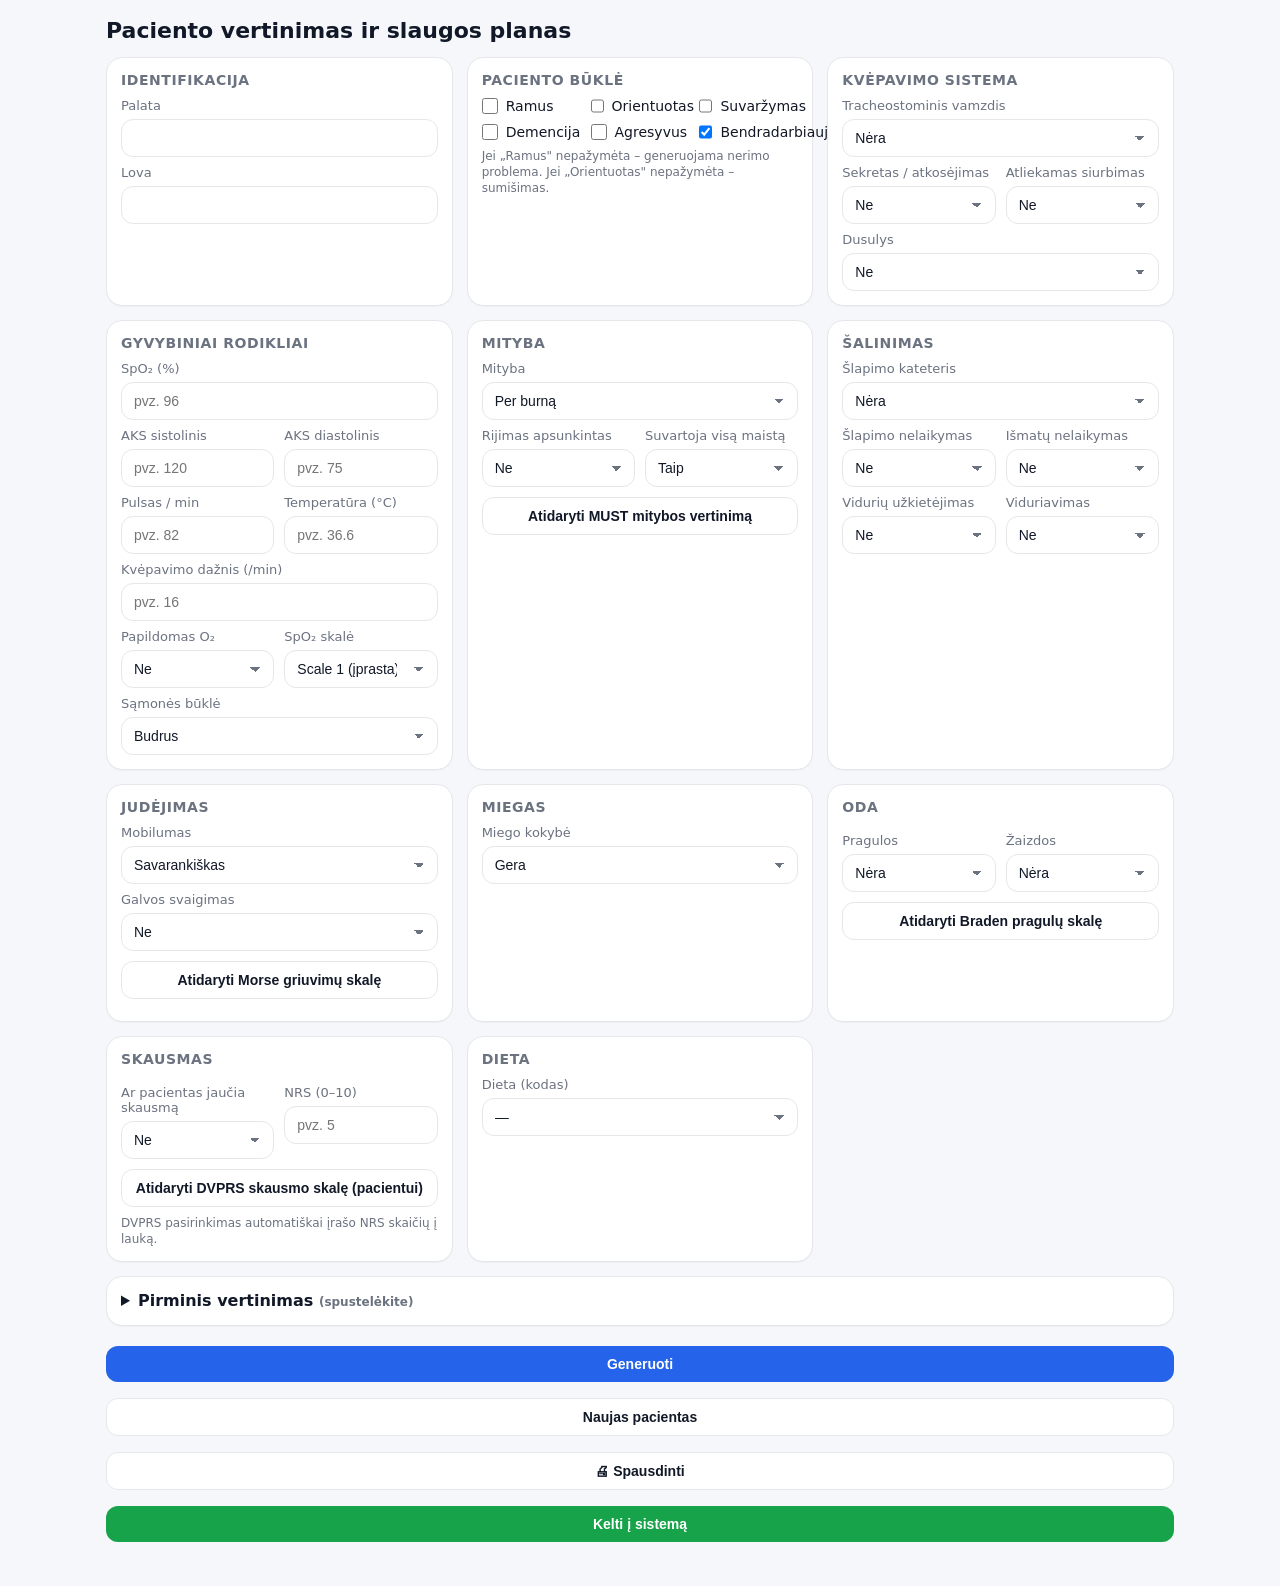
==== index.html @ e8e46b1e "Use no-cors for Apps Script submissions" ====
<!DOCTYPE html>
<html lang="lt">
<head>
  <meta charset="UTF-8">
  <meta name="viewport" content="width=device-width, initial-scale=1.0">
  <title>Paciento vertinimas ir slaugos planas</title>
  <link rel="stylesheet" href="css/style.css">
</head>
<body>

<h1>Paciento vertinimas ir slaugos planas</h1>

<form id="nursingForm" novalidate>
  <div class="grid">

    <!-- IDENTIFIKACIJA -->
    <div class="section">
      <h2>Identifikacija</h2>
      <label for="palata">Palata
        <input id="palata" name="palata" autocomplete="off">
      </label>
      <label for="lova">Lova
        <input id="lova" name="lova" autocomplete="off">
      </label>
    </div>

    <!-- PACIENTO BŪKLĖ -->
    <div class="section">
      <h2>Paciento būklė</h2>
      <div class="checks">
        <label><input type="checkbox" id="ramus"> Ramus</label>
        <label><input type="checkbox" id="orientuotas"> Orientuotas</label>
        <label><input type="checkbox" id="suvarzymas"> Suvaržymas</label>
        <label><input type="checkbox" id="demencija"> Demencija</label>
        <label><input type="checkbox" id="agresyvus"> Agresyvus</label>
        <label><input type="checkbox" id="bendradarbiauja" checked> Bendradarbiauja</label>
      </div>
      <div class="hint">Jei „Ramus" nepažymėta – generuojama nerimo problema. Jei „Orientuotas" nepažymėta – sumišimas.</div>
    </div>

    <!-- KVĖPAVIMO SISTEMA -->
    <div class="section">
      <h2>Kvėpavimo sistema</h2>
      <label for="trach">Tracheostominis vamzdis
        <select id="trach" name="trach">
          <option value="ne">Nėra</option>
          <option value="taip">Yra</option>
        </select>
      </label>
      <div class="row">
        <label for="sekretas_trach">Sekretas / atkosėjimas
          <select id="sekretas_trach" name="sekretas_trach">
            <option value="ne">Ne</option>
            <option value="taip">Taip</option>
          </select>
        </label>
        <label for="siurbimas">Atliekamas siurbimas
          <select id="siurbimas" name="siurbimas">
            <option value="ne">Ne</option>
            <option value="taip">Taip</option>
          </select>
        </label>
      </div>
      <label for="dusulys">Dusulys
        <select id="dusulys" name="dusulys">
          <option value="ne">Ne</option>
          <option value="taip">Taip</option>
        </select>
      </label>
    </div>

    <!-- GYVYBINIAI RODIKLIAI -->
    <div class="section">
      <h2>Gyvybiniai rodikliai</h2>
      <label for="saturacija">SpO₂ (%)
        <input id="saturacija" name="saturacija" inputmode="decimal" placeholder="pvz. 96">
      </label>
      <div class="row">
        <label for="sistolinis">AKS sistolinis
          <input id="sistolinis" name="sistolinis" inputmode="decimal" placeholder="pvz. 120">
        </label>
        <label for="diastolinis">AKS diastolinis
          <input id="diastolinis" name="diastolinis" inputmode="decimal" placeholder="pvz. 75">
        </label>
      </div>
      <div class="row">
        <label for="pulsas">Pulsas / min
          <input id="pulsas" name="pulsas" inputmode="decimal" placeholder="pvz. 82">
        </label>
        <label for="temperatura">Temperatūra (°C)
          <input id="temperatura" name="temperatura" inputmode="decimal" placeholder="pvz. 36.6">
        </label>
      </div>
      <label for="rr">Kvėpavimo dažnis (/min)
        <input id="rr" name="rr" inputmode="decimal" placeholder="pvz. 16">
      </label>
      <div class="row">
        <label for="o2">Papildomas O₂
          <select id="o2" name="o2">
            <option value="ne">Ne</option>
            <option value="taip">Taip</option>
          </select>
        </label>
        <label for="spo2Scale">SpO₂ skalė
          <select id="spo2Scale" name="spo2Scale">
            <option value="1">Scale 1 (įprasta)</option>
            <option value="2">Scale 2 (hiperkapnijos rizika)</option>
          </select>
        </label>
      </div>
      <label for="avpu">Sąmonės būklė
        <select id="avpu" name="avpu">
          <option value="A">Budrus</option>
          <option value="V">Reaguoja į balsą</option>
          <option value="P">Reaguoja į skausmą</option>
          <option value="U">Nereaguoja</option>
          <option value="C">Naujai atsiradęs sumišimas</option>
        </select>
      </label>
    </div>

    <!-- MITYBA -->
    <div class="section">
      <h2>Mityba</h2>
      <label for="mityba">Mityba
        <select id="mityba" name="mityba">
          <option value="burna">Per burną</option>
          <option value="peg">Per PEG</option>
          <option value="zondas">Per zondą (NG)</option>
        </select>
      </label>
      <div class="row">
        <label for="rijimas">Rijimas apsunkintas
          <select id="rijimas" name="rijimas">
            <option value="ne">Ne</option>
            <option value="taip">Taip</option>
          </select>
        </label>
        <label for="suvalgo">Suvartoja visą maistą
          <select id="suvalgo" name="suvalgo">
            <option value="taip">Taip</option>
            <option value="ne">Ne</option>
          </select>
        </label>
      </div>
      <!-- MUST vertinimas -->
      <button type="button" class="secondary" id="openMustBtn" style="margin-top:10px">
        Atidaryti MUST mitybos vertinimą
      </button>
      <div class="hint" id="mustResult"></div>
    </div>

    <!-- ŠALINIMAS -->
    <div class="section">
      <h2>Šalinimas</h2>
      <label for="kateteris">Šlapimo kateteris
        <select id="kateteris" name="kateteris">
          <option value="nera">Nėra</option>
          <option value="yra">Yra</option>
        </select>
      </label>
      <div class="row">
        <label for="slapimo_nelaikymas">Šlapimo nelaikymas
          <select id="slapimo_nelaikymas" name="slapimo_nelaikymas">
            <option value="ne">Ne</option>
            <option value="taip">Taip</option>
          </select>
        </label>
        <label for="ismatu_nelaikymas">Išmatų nelaikymas
          <select id="ismatu_nelaikymas" name="ismatu_nelaikymas">
            <option value="ne">Ne</option>
            <option value="taip">Taip</option>
          </select>
        </label>
      </div>
      <div class="row">
        <label for="viduriai">Vidurių užkietėjimas
          <select id="viduriai" name="viduriai">
            <option value="ne">Ne</option>
            <option value="taip">Taip</option>
          </select>
        </label>
        <label for="viduriavimas">Viduriavimas
          <select id="viduriavimas" name="viduriavimas">
            <option value="ne">Ne</option>
            <option value="taip">Taip</option>
          </select>
        </label>
      </div>
    </div>

    <!-- JUDĖJIMAS -->
    <div class="section">
      <h2>Judėjimas</h2>
      <label for="mobilumas">Mobilumas
        <select id="mobilumas" name="mobilumas">
          <option value="sav">Savarankiškas</option>
          <option value="pagalba">Su pagalba</option>
          <option value="lova">Lovos režimas</option>
        </select>
      </label>
      <label for="galvos_svaigimas">Galvos svaigimas
        <select id="galvos_svaigimas" name="galvos_svaigimas">
          <option value="ne">Ne</option>
          <option value="taip">Taip</option>
        </select>
      </label>
      <!-- Morse vertinimas -->
      <button type="button" class="secondary" id="openMorseBtn" style="margin-top:10px">
        Atidaryti Morse griuvimų skalę
      </button>
      <div class="hint" id="morseResult"></div>
    </div>

    <!-- MIEGAS -->
    <div class="section">
      <h2>Miegas</h2>
      <label for="miegas">Miego kokybė
        <select id="miegas" name="miegas">
          <option value="gera">Gera</option>
          <option value="sutrikusi">Sutrikusi</option>
        </select>
      </label>
    </div>

    <!-- ODA -->
    <div class="section">
      <h2>Oda</h2>
      <div class="row">
        <label for="pragulos">Pragulos
          <select id="pragulos" name="pragulos">
            <option value="nera">Nėra</option>
            <option value="yra">Yra</option>
          </select>
        </label>
        <label for="zaizdos">Žaizdos
          <select id="zaizdos" name="zaizdos">
            <option value="nera">Nėra</option>
            <option value="yra">Yra</option>
          </select>
        </label>
      </div>
      <div id="zaizdos_aprasymas" style="display:none;">
        <label for="zaizdos_text">Žaizdos aprašymas
          <textarea id="zaizdos_text" name="zaizdos_text"
            placeholder="Lokalizacija, dydis, sekrecija, paraudimas, skausmingumas."></textarea>
        </label>
      </div>
      <!-- Braden vertinimas -->
      <button type="button" class="secondary" id="openBradenBtn" style="margin-top:10px">
        Atidaryti Braden pragulų skalę
      </button>
      <div class="hint" id="bradenResult"></div>
    </div>

    <!-- SKAUSMAS -->
    <div class="section" id="skausmas_section">
      <h2>Skausmas</h2>
      <div class="row">
        <label for="skausmas">Ar pacientas jaučia skausmą
          <select id="skausmas" name="skausmas">
            <option value="ne">Ne</option>
            <option value="taip">Taip</option>
          </select>
        </label>
        <label for="skausmoLygis">NRS (0–10)
          <input id="skausmoLygis" name="skausmoLygis" inputmode="numeric" placeholder="pvz. 5">
        </label>
      </div>
      <button type="button" class="secondary" id="openDvprsBtn" style="margin-top:10px">
        Atidaryti DVPRS skausmo skalę (pacientui)
      </button>
      <div class="hint">DVPRS pasirinkimas automatiškai įrašo NRS skaičių į lauką.</div>
    </div>

    <!-- DIETA -->
    <div class="section">
      <h2>Dieta</h2>
      <label for="dieta_kodas">Dieta (kodas)
        <select id="dieta_kodas" name="dieta_kodas">
          <option value="—">—</option>
          <option value="P1">P1</option>
          <option value="P4">P4</option>
          <option value="PTM">PTM</option>
          <option value="TM">TM</option>
          <option value="SM">SM</option>
          <option value="CD">CD</option>
          <option value="PTM-CD">PTM-CD</option>
          <option value="Na">Na</option>
          <option value="Sk(padid.)">Sk(padid.)</option>
          <option value="Sk(maž.)">Sk(maž.)</option>
          <option value="B">B</option>
          <option value="Lac">Lac</option>
          <option value="NPB">NPB</option>
          <option value="KITA">Kita (įrašyti)</option>
        </select>
      </label>
      <div id="dieta_kita_wrap" style="display:none;">
        <label for="dieta_kita">Įrašykite dietą
          <input id="dieta_kita" name="dieta_kita"
            placeholder="pvz. tyrės konsistencija, be laktozės ir t. t.">
        </label>
      </div>
    </div>


    <!-- PIRMINIS VERTINIMAS -->
    <div class="section" style="grid-column: 1 / -1">
      <details class="pv" id="pv_section">
        <summary>Pirminis vertinimas <span class="hint">(spustelėkite)</span></summary>
        <div class="pv-content">
          <div class="checks" style="margin-top:6px">
            <label><input type="checkbox" id="pv_cv"> Širdies–kraujotakos</label>
            <label><input type="checkbox" id="pv_resp"> Kvėpavimo</label>
            <label><input type="checkbox" id="pv_endo_cd"> Endokrininės (CD)</label>
            <label><input type="checkbox" id="pv_renal_hep"> Inkstų/kepenų</label>
          </div>
          <label style="margin-top:10px">Infekcinės ligos (įrašykite)
            <input id="pv_infection" placeholder="pvz. MRSA, C. difficile, TB, COVID.">
          </label>
          <label style="margin-top:10px">Alergijos
            <textarea id="pv_allergy" rows="2"
              placeholder="pvz. penicilinai, lateksas, maistas."></textarea>
          </label>
          <div class="hint" style="margin-top:6px">
            Pažymėtos sritys automatiškai pridės atitinkamas intervencijas prie bendro slaugos plano.
          </div>
        </div>
      </details>
    </div>

  </div><!-- .grid -->

  <div class="actions">
    <button type="button" id="genBtn" onclick="generateResults()">Generuoti</button>
    <button type="button" id="resetBtn" class="secondary">Naujas pacientas</button>
    <button type="button" class="secondary" onclick="spausdinti()">🖨 Spausdinti</button>
    <button type="button" class="good" onclick="keltiISistema()">Kelti į sistemą</button>
  </div>
</form>

<div id="results" class="results" aria-live="polite"></div>
<div id="statusOk"  class="status ok">✅ Užklausa išsiųsta į Google Sheets.</div>
<div id="statusErr" class="status err">❌ Klaida siunčiant į Google Sheets. Patikrinkite WebApp adresą ir leidimus.</div>

<!-- ══════════════════════════════════════════════════════════════
     DVPRS MODAL
═══════════════════════════════════════════════════════════════ -->
<div id="dvprsModal" class="modal" aria-hidden="true">
  <div class="modal__backdrop" id="dvprsCloseBackdrop"></div>
  <div class="modal__sheet" role="dialog" aria-modal="true" aria-labelledby="dvprsTitle">
    <div class="modal__header">
      <div>
        <div id="dvprsTitle" class="modal__title">DVPRS skausmo skalė (0–10)</div>
        <div class="modal__subtitle">Pacientas pasirenka skaičių. Pasirinkimas automatiškai įrašomas į NRS lauką.</div>
      </div>
      <button type="button" class="modal__close" id="dvprsCloseBtn" aria-label="Uždaryti">✕</button>
    </div>
    <div class="dvprsLegend">Spalvos ir veidukai padeda greičiau susiorientuoti. Vertinimą patvirtina paciento pasirinktas skaičius (0–10).</div>
    <div id="dvprsGrid" class="dvprsGrid"></div>
    <div class="modal__footer">
      <button type="button" class="secondary" id="dvprsCancelBtn">Uždaryti</button>
    </div>
  </div>
</div>

<!-- ══════════════════════════════════════════════════════════════
     BRADEN MODAL
═══════════════════════════════════════════════════════════════ -->
<div id="bradenModal" class="modal" aria-hidden="true">
  <div class="modal__backdrop" onclick="closeBraden()"></div>
  <div class="modal__sheet" role="dialog" aria-modal="true" aria-labelledby="bradenTitle">
    <div class="modal__header">
      <div>
        <div id="bradenTitle" class="modal__title">Braden pragulų rizikos skalė</div>
        <div class="modal__subtitle">Vertinama 6 kategorijose. Mažesnis balas = didesnė rizika. Bendra suma: 6–23.</div>
      </div>
      <button type="button" class="modal__close" onclick="closeBraden()" aria-label="Uždaryti">✕</button>
    </div>
    <div style="padding:14px">
      <div class="scaleGrid" id="bradenGrid"></div>
    </div>
    <div class="modal__footer">
      <div id="bradenTotal" style="font-weight:900;font-size:16px;margin-right:auto;align-self:center"></div>
      <button type="button" class="secondary" onclick="closeBraden()">Atšaukti</button>
      <button type="button" class="good" onclick="confirmBraden()">Patvirtinti</button>
    </div>
  </div>
</div>

<!-- ══════════════════════════════════════════════════════════════
     MUST MODAL
═══════════════════════════════════════════════════════════════ -->
<div id="mustModal" class="modal" aria-hidden="true">
  <div class="modal__backdrop" onclick="closeMust()"></div>
  <div class="modal__sheet" role="dialog" aria-modal="true" aria-labelledby="mustTitle">
    <div class="modal__header">
      <div>
        <div id="mustTitle" class="modal__title">MUST mitybos rizikos vertinimas</div>
        <div class="modal__subtitle">3 žingsniai. Suma: 0 = maža, 1 = vidutinė, ≥2 = didelė rizika.</div>
      </div>
      <button type="button" class="modal__close" onclick="closeMust()" aria-label="Uždaryti">✕</button>
    </div>
    <div style="padding:14px">
      <div class="scaleGrid" id="mustGrid"></div>
    </div>
    <div class="modal__footer">
      <div id="mustTotal" style="font-weight:900;font-size:16px;margin-right:auto;align-self:center"></div>
      <button type="button" class="secondary" onclick="closeMust()">Atšaukti</button>
      <button type="button" class="good" onclick="confirmMust()">Patvirtinti</button>
    </div>
  </div>
</div>

<!-- ══════════════════════════════════════════════════════════════
     MORSE MODAL
═══════════════════════════════════════════════════════════════ -->
<div id="morseModal" class="modal" aria-hidden="true">
  <div class="modal__backdrop" onclick="closeMorse()"></div>
  <div class="modal__sheet" role="dialog" aria-modal="true" aria-labelledby="morseTitle">
    <div class="modal__header">
      <div>
        <div id="morseTitle" class="modal__title">Morse griuvimų rizikos skalė</div>
        <div class="modal__subtitle">6 kategorijos. 0–24 = maža, 25–44 = vidutinė, ≥45 = didelė rizika.</div>
      </div>
      <button type="button" class="modal__close" onclick="closeMorse()" aria-label="Uždaryti">✕</button>
    </div>
    <div style="padding:14px">
      <div class="scaleGrid" id="morseGrid"></div>
    </div>
    <div class="modal__footer">
      <div id="morseTotal" style="font-weight:900;font-size:16px;margin-right:auto;align-self:center"></div>
      <button type="button" class="secondary" onclick="closeMorse()">Atšaukti</button>
      <button type="button" class="good" onclick="confirmMorse()">Patvirtinti</button>
    </div>
  </div>
</div>

<!-- JS: tvarka svarbi – priklausomybės iš viršaus į apačią -->
<script src="data/careLibrary.js"></script>
<script src="js/calculators.js"></script>
<script src="js/library.js"></script>
<script src="js/rules.js"></script>
<script src="js/popups.js"></script>
<script src="js/generator.js"></script>
<script src="js/forms.js"></script>
<script src="js/print.js"></script>
<script src="js/app.js"></script>

</body>
</html>
---- css/style.css ----
:root {
  --bg: #f6f7fb;
  --card: #fff;
  --text: #111827;
  --muted: #6b7280;
  --line: #e5e7eb;
  --accent: #2563eb;
  --ok: #16a34a;
  --warn: #f59e0b;
  --bad: #dc2626;
}

* { box-sizing: border-box; }

body {
  margin: 0;
  font-family: system-ui, -apple-system, Segoe UI, Roboto, Arial, sans-serif;
  background: var(--bg);
  color: var(--text);
}

h1 {
  margin: 18px auto 0;
  max-width: 1100px;
  padding: 0 16px;
  font-size: 22px;
}

/* ── GRID ── */
.grid {
  display: grid;
  gap: 14px;
  grid-template-columns: repeat(3, minmax(0, 1fr));
  max-width: 1100px;
  margin: 14px auto;
  padding: 0 16px;
}
@media (max-width: 980px) { .grid { grid-template-columns: repeat(2, minmax(0, 1fr)); } }
@media (max-width: 680px) { .grid { grid-template-columns: 1fr; } }

/* ── SECTION CARD ── */
.section {
  background: var(--card);
  border: 1px solid var(--line);
  border-radius: 16px;
  padding: 14px;
  box-shadow: 0 1px 0 rgba(0,0,0,.03);
}

h2 {
  font-size: 14px;
  margin: 0 0 10px 0;
  text-transform: uppercase;
  letter-spacing: .04em;
  color: var(--muted);
}

label {
  display: block;
  font-size: 13px;
  color: var(--muted);
  margin: 8px 0 0;
}

input, select, textarea, button {
  width: 100%;
  margin-top: 6px;
  padding: 10px 12px;
  border: 1px solid var(--line);
  border-radius: 12px;
  font-size: 14px;
  background: #fff;
  color: var(--text);
  outline: none;
}

textarea { resize: vertical; }

.row {
  display: grid;
  gap: 10px;
  grid-template-columns: repeat(2, minmax(0, 1fr));
}
@media (max-width: 680px) { .row { grid-template-columns: 1fr; } }

/* ── SELECT ── */
select {
  -webkit-appearance: none;
  appearance: none;
  background-image:
    linear-gradient(45deg, transparent 50%, #6b7280 50%),
    linear-gradient(135deg, #6b7280 50%, transparent 50%),
    linear-gradient(to right, transparent, transparent);
  background-position:
    calc(100% - 18px) calc(1em + 2px),
    calc(100% - 13px) calc(1em + 2px),
    100% 0;
  background-size: 5px 5px, 5px 5px, 2.5em 2.5em;
  background-repeat: no-repeat;
  padding-right: 40px;
}

/* ── CHECKBOXES ── */
.checks {
  display: grid;
  grid-template-columns: repeat(3, minmax(0, 1fr));
  gap: 10px;
  margin-top: 8px;
}
.checks label {
  display: flex;
  align-items: center;
  gap: 8px;
  margin: 0;
  color: var(--text);
  font-size: 14px;
}
.checks input { width: auto; margin: 0; }

input[type=checkbox] {
  width: 16px;
  height: 16px;
  margin: 0;
  padding: 0;
  background: #fff;
  border: 1px solid var(--line);
  border-radius: 4px;
}

.checkline {
  display: flex;
  align-items: center;
  gap: 8px;
  margin-top: 10px;
  color: var(--text);
  font-size: 14px;
}
.checkline input { flex: 0 0 auto; }

/* ── HINT ── */
.hint {
  margin-top: 8px;
  color: var(--muted);
  font-size: 12px;
  line-height: 1.35;
}

/* ── ACTIONS ── */
.actions {
  max-width: 1100px;
  margin: 0 auto;
  padding: 0 16px 20px;
  display: grid;
  gap: 10px;
}
.actions button { width: 100%; }

button { cursor: pointer; border: none; }
#genBtn { background: var(--accent); color: #fff; font-weight: 800; }
button.secondary { background: #fff; border: 1px solid var(--line); font-weight: 700; }
button.good { background: var(--ok); color: #fff; font-weight: 800; }

/* ── RESULTS ── */
.results { max-width: 1100px; margin: 0 auto 24px; padding: 0 16px; }
.results .planas {
  background: #fff;
  border: 1px solid var(--line);
  border-radius: 14px;
  padding: 12px;
  margin-top: 10px;
}
.results h3 { margin: 14px 0 8px; }
.results h4 { margin: 0 0 8px; font-size: 14px; }
.results ul { margin: 6px 0 0 18px; padding: 0; }

.pill {
  display: inline-block;
  padding: 6px 10px;
  border-radius: 999px;
  font-size: 12px;
  font-weight: 800;
  margin-right: 6px;
  border: 1px solid var(--line);
  background: #fff;
}
.pill.ok   { border-color: rgba(22,163,74,.25); }
.pill.warn { border-color: rgba(245,158,11,.35); }
.pill.bad  { border-color: rgba(220,38,38,.35); }

.mono {
  font-family: ui-monospace, SFMono-Regular, Menlo, Monaco, Consolas, monospace;
  font-size: 12px;
  white-space: pre-wrap;
  background: #111827;
  color: #f9fafb;
  padding: 12px;
  border-radius: 14px;
  margin-top: 12px;
}

/* ── STATUS ── */
.status { max-width: 1100px; margin: 0 auto; padding: 0 16px 10px; display: none; }
.status.ok  { color: var(--ok);  font-weight: 900; }
.status.err { color: var(--bad); font-weight: 900; }

/* ── PIRMINIS VERTINIMAS ── */
details.pv summary { cursor: pointer; font-weight: 900; color: var(--text); }
.pv-content { margin-top: 10px; }
.pv-content input, .pv-content textarea { background: #fff; }

/* ── MODAL ── */
.modal { position: fixed; inset: 0; display: block; }
.modal[aria-hidden=true] { display: none; }

.modal__backdrop { position: absolute; inset: 0; background: rgba(0,0,0,.45); }

.modal__sheet {
  position: absolute;
  left: 50%;
  top: 50%;
  transform: translate(-50%, -50%);
  width: min(980px, calc(100% - 24px));
  max-height: calc(100% - 24px);
  overflow: auto;
  background: #fff;
  border-radius: 18px;
  border: 1px solid var(--line);
  box-shadow: 0 10px 30px rgba(0,0,0,.25);
}
@media (min-width: 1100px) {
  .modal__sheet { width: min(1200px, calc(100% - 24px)); }
}

.modal__header {
  display: flex;
  align-items: flex-start;
  justify-content: space-between;
  gap: 12px;
  padding: 14px;
  border-bottom: 1px solid var(--line);
}
.modal__title    { font-weight: 900; font-size: 18px; }
.modal__subtitle { color: var(--muted); font-size: 12px; margin-top: 4px; line-height: 1.3; }
.modal__close {
  border: 1px solid var(--line);
  background: #fff;
  border-radius: 10px;
  width: 40px;
  height: 40px;
  cursor: pointer;
  font-weight: 800;
}
.modal__footer {
  position: sticky;
  bottom: 0;
  background: #fff;
  padding: 12px 14px;
  border-top: 1px solid var(--line);
  display: flex;
  justify-content: flex-end;
  gap: 10px;
}

/* ── DVPRS ── */
.dvprsGrid {
  padding: 14px;
  display: grid;
  grid-template-columns: repeat(2, 1fr);
  gap: 10px;
}
@media (min-width: 720px)  { .dvprsGrid { grid-template-columns: repeat(3, 1fr); } }
@media (min-width: 980px)  { .dvprsGrid { grid-template-columns: repeat(3, 1fr); } }

.dvprsCard {
  border: 1px solid var(--line);
  border-radius: 14px;
  padding: 16px;
  background: #fff;
  cursor: pointer;
  text-align: left;
  overflow: hidden;
  min-height: 96px;
}
.dvprsCard:active { transform: scale(0.99); }

.dvprsBar {
  height: 10px;
  border-radius: 999px;
  margin-bottom: 10px;
  background: #e5e7eb;
  background-color: var(--dvprsColor, #e5e7eb);
}

.dvprsTop  { display: flex; align-items: center; justify-content: space-between; gap: 10px; }
.dvprsLeft { display: flex; align-items: center; gap: 10px; }
.dvprsEmoji { font-size: 26px; line-height: 1; }
.dvprsNum   { font-size: 24px; font-weight: 900; line-height: 1; }
.dvprsTag   { font-size: 12px; color: var(--muted); white-space: nowrap; }
.dvprsText  { margin-top: 10px; font-size: 13px; line-height: 1.25; font-weight: 700; color: #111; white-space: normal; }
.dvprsLegend { padding: 0 14px 14px; color: var(--muted); font-size: 12px; line-height: 1.3; }

@media (min-width: 980px) { .dvprsCard { min-height: 112px; } }

/* ── TABLET BOOST ── */
@media (min-width: 720px) and (max-width: 1100px) {
  body { font-size: 17px; }
  h1   { font-size: 26px; }
  .section { padding: 17px; }
  h2   { font-size: 17px; }
  label { font-size: 14px; }
  input, select, textarea, button { font-size: 17px; height: 52px; padding: 12px 14px; }
  textarea { min-height: 110px; }
}

/* ── VERTINIMO SKALIŲ GROTELĖS (Braden / MUST / Morse) ── */
.scaleGrid {
  display: grid;
  gap: 12px;
  grid-template-columns: 1fr;
}
@media (min-width: 680px) { .scaleGrid { grid-template-columns: repeat(2, 1fr); } }
@media (min-width: 980px) { .scaleGrid { grid-template-columns: repeat(3, 1fr); } }

.scaleCard {
  border: 1px solid var(--line);
  border-radius: 14px;
  padding: 14px;
  background: #fff;
}
.scaleCardLabel {
  font-size: 13px;
  font-weight: 700;
  color: var(--text);
  margin-bottom: 10px;
}
.scaleOptions {
  display: flex;
  flex-direction: column;
  gap: 6px;
}
.scaleOpt {
  display: flex;
  align-items: flex-start;
  gap: 8px;
  font-size: 13px;
  color: var(--text);
  cursor: pointer;
  line-height: 1.3;
}
.scaleOpt input[type=radio] {
  width: 16px;
  height: 16px;
  flex: 0 0 auto;
  margin: 2px 0 0;
  accent-color: var(--accent);
}

/* Rizikos spalvos skalių rezultatuose */
.risk-ok   { color: var(--ok);   font-weight: 900; }
.risk-warn { color: var(--warn); font-weight: 900; }
.risk-bad  { color: var(--bad);  font-weight: 900; }

/* ── PRINT ── */
@media print {
  body { background: #fff; }
  .actions, .modal, #statusOk, #statusErr, form { display: none !important; }
  .results { margin: 0; padding: 0; }
  .mono { background: #f3f4f6; color: #111; }
}
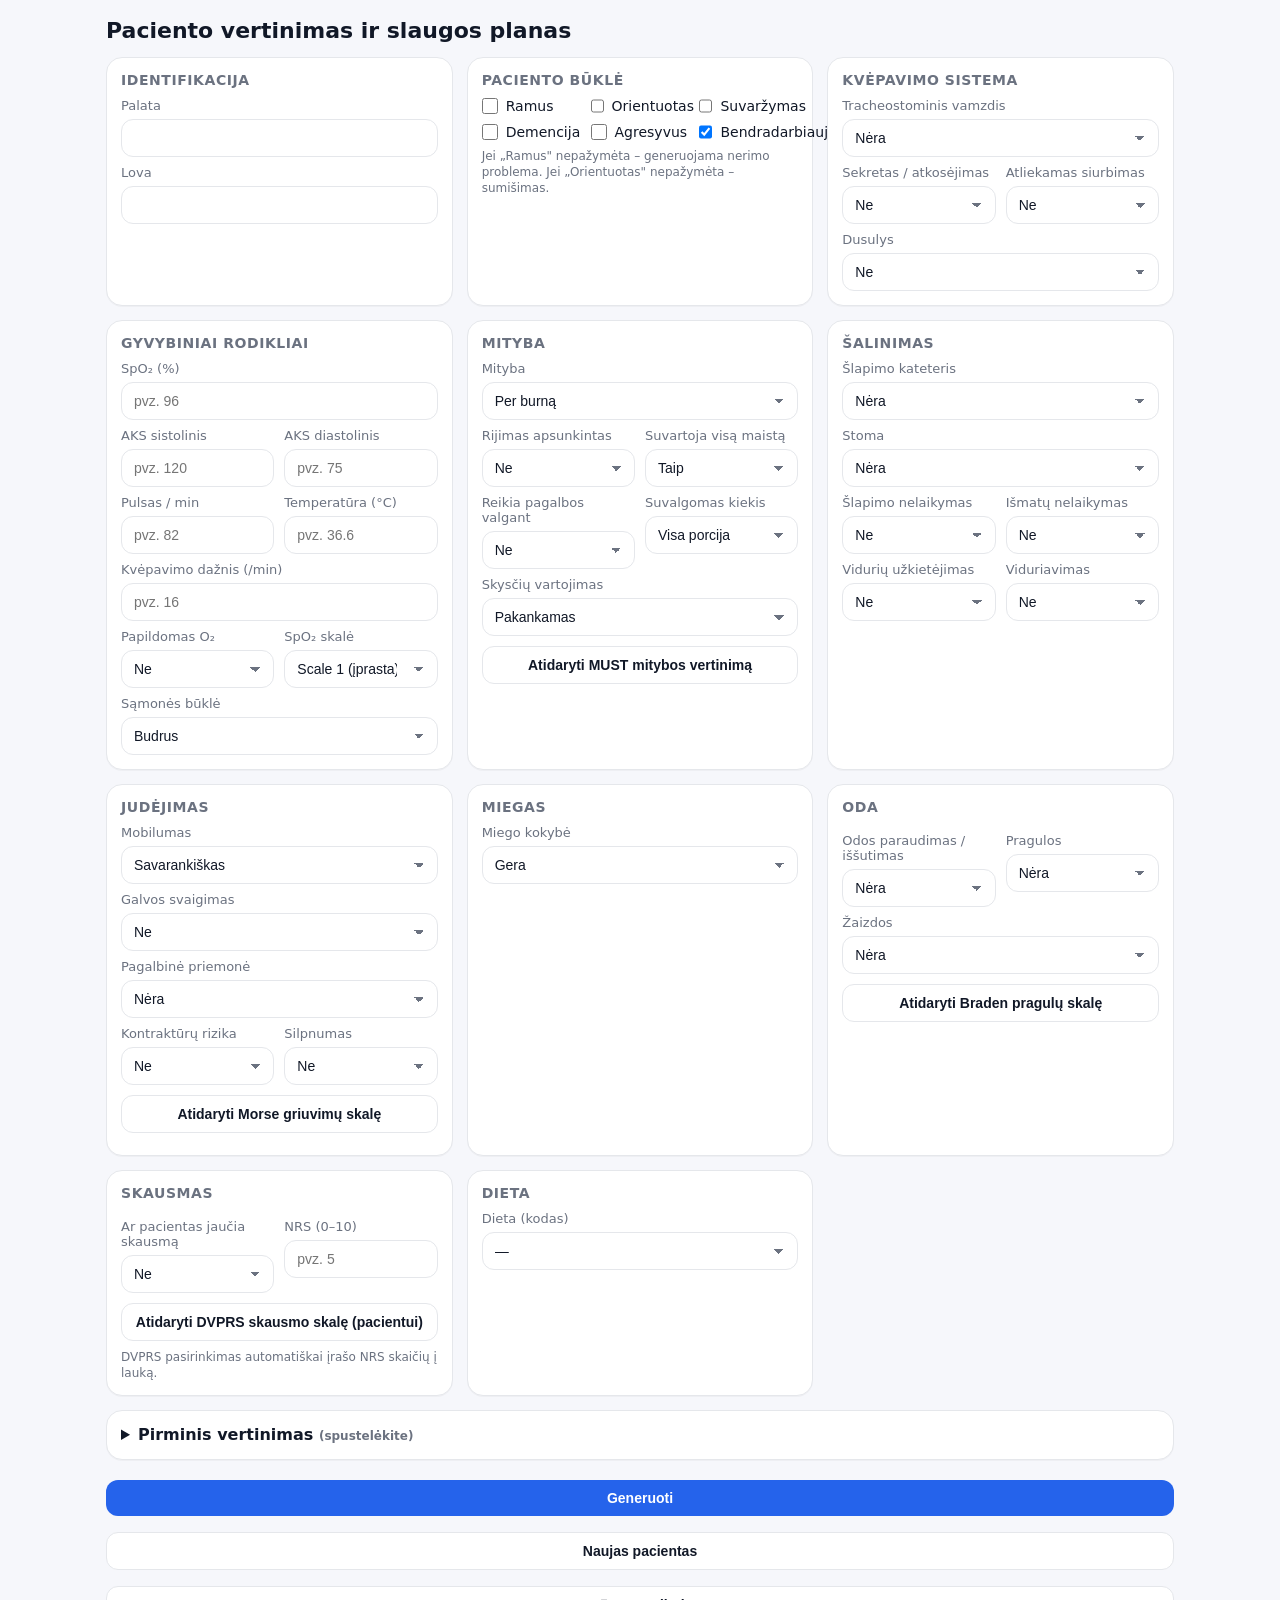
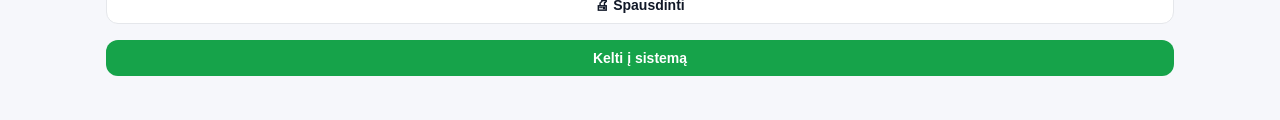
==== commit f5e45882: "Add missing assessment form fields" ====
--- a/index.html
+++ b/index.html
@@ -35,6 +35,30 @@
         <label><input type="checkbox" id="agresyvus"> Agresyvus</label>
         <label><input type="checkbox" id="bendradarbiauja" checked> Bendradarbiauja</label>
       </div>
+      <div id="fiksacija_detales" style="display:none; margin-top:10px;">
+        <label for="fiksacijos_priezastis">Fiksacijos priežastis
+          <select id="fiksacijos_priezastis" name="fiksacijos_priezastis">
+            <option value="">—</option>
+            <option value="kateteriai_zondai">Traukia kateterius / zondus</option>
+            <option value="agresyvus_save_zalojantis">Agresyvus / save žalojantis elgesys</option>
+            <option value="kita">Kita</option>
+          </select>
+        </label>
+        <div class="row">
+          <label for="apsaugines_priemones">Lovos turėklai / apsauginės priemonės
+            <select id="apsaugines_priemones" name="apsaugines_priemones">
+              <option value="netaikoma">Netaikoma</option>
+              <option value="taikoma">Taikoma</option>
+            </select>
+          </label>
+          <label for="fiksacijos_pradzia">Fiksacijos pradžios laikas
+            <input id="fiksacijos_pradzia" name="fiksacijos_pradzia" type="time">
+          </label>
+        </div>
+        <label for="fiksacijos_intervalas">Fiksacijos stebėjimo intervalas
+          <input id="fiksacijos_intervalas" name="fiksacijos_intervalas" placeholder="pvz. kas 15 min., kas 30 min.">
+        </label>
+      </div>
       <div class="hint">Jei „Ramus" nepažymėta – generuojama nerimo problema. Jei „Orientuotas" nepažymėta – sumišimas.</div>
     </div>
 
@@ -143,6 +167,28 @@
           </select>
         </label>
       </div>
+      <div class="row">
+        <label for="pagalba_valgant">Reikia pagalbos valgant
+          <select id="pagalba_valgant" name="pagalba_valgant">
+            <option value="ne">Ne</option>
+            <option value="taip">Taip</option>
+          </select>
+        </label>
+        <label for="suvalgomas_kiekis">Suvalgomas kiekis
+          <select id="suvalgomas_kiekis" name="suvalgomas_kiekis">
+            <option value="visa">Visa porcija</option>
+            <option value="75">Apie 75 %</option>
+            <option value="50">Apie 50 %</option>
+            <option value="maziau_50">Mažiau nei 50 %</option>
+          </select>
+        </label>
+      </div>
+      <label for="skysciai">Skysčių vartojimas
+        <select id="skysciai" name="skysciai">
+          <option value="pakankamas">Pakankamas</option>
+          <option value="nepakankamas">Nepakankamas</option>
+        </select>
+      </label>
       <!-- MUST vertinimas -->
       <button type="button" class="secondary" id="openMustBtn" style="margin-top:10px">
         Atidaryti MUST mitybos vertinimą
@@ -155,6 +201,12 @@
       <h2>Šalinimas</h2>
       <label for="kateteris">Šlapimo kateteris
         <select id="kateteris" name="kateteris">
+          <option value="nera">Nėra</option>
+          <option value="yra">Yra</option>
+        </select>
+      </label>
+      <label for="stoma">Stoma
+        <select id="stoma" name="stoma">
           <option value="nera">Nėra</option>
           <option value="yra">Yra</option>
         </select>
@@ -205,6 +257,28 @@
           <option value="taip">Taip</option>
         </select>
       </label>
+      <label for="pagalbine_priemone">Pagalbinė priemonė
+        <select id="pagalbine_priemone" name="pagalbine_priemone">
+          <option value="nera">Nėra</option>
+          <option value="lazda">Lazda</option>
+          <option value="vaikstyne">Vaikštynė</option>
+          <option value="vezimelis">Vežimėlis</option>
+        </select>
+      </label>
+      <div class="row">
+        <label for="kontrakturu_rizika">Kontraktūrų rizika
+          <select id="kontrakturu_rizika" name="kontrakturu_rizika">
+            <option value="ne">Ne</option>
+            <option value="taip">Taip</option>
+          </select>
+        </label>
+        <label for="silpnumas">Silpnumas
+          <select id="silpnumas" name="silpnumas">
+            <option value="ne">Ne</option>
+            <option value="taip">Taip</option>
+          </select>
+        </label>
+      </div>
       <!-- Morse vertinimas -->
       <button type="button" class="secondary" id="openMorseBtn" style="margin-top:10px">
         Atidaryti Morse griuvimų skalę
@@ -227,23 +301,62 @@
     <div class="section">
       <h2>Oda</h2>
       <div class="row">
+        <label for="odos_paraudimas">Odos paraudimas / iššutimas
+          <select id="odos_paraudimas" name="odos_paraudimas">
+            <option value="nera">Nėra</option>
+            <option value="yra">Yra</option>
+          </select>
+        </label>
         <label for="pragulos">Pragulos
           <select id="pragulos" name="pragulos">
             <option value="nera">Nėra</option>
             <option value="yra">Yra</option>
           </select>
         </label>
-        <label for="zaizdos">Žaizdos
-          <select id="zaizdos" name="zaizdos">
-            <option value="nera">Nėra</option>
-            <option value="yra">Yra</option>
-          </select>
-        </label>
-      </div>
+      </div>
+      <div id="pragulos_detales" style="display:none;">
+        <div class="row">
+          <label for="pragulos_lokalizacija">Pragulos lokalizacija
+            <input id="pragulos_lokalizacija" name="pragulos_lokalizacija" placeholder="pvz. kryžkaulis, kulnas">
+          </label>
+          <label for="pragulos_stadija">Pragulos stadija
+            <input id="pragulos_stadija" name="pragulos_stadija" placeholder="pvz. I, II, III, IV">
+          </label>
+        </div>
+      </div>
+      <label for="zaizdos">Žaizdos
+        <select id="zaizdos" name="zaizdos">
+          <option value="nera">Nėra</option>
+          <option value="yra">Yra</option>
+        </select>
+      </label>
       <div id="zaizdos_aprasymas" style="display:none;">
+        <div class="row">
+          <label for="zaizdos_lokalizacija">Žaizdos lokalizacija
+            <input id="zaizdos_lokalizacija" name="zaizdos_lokalizacija" placeholder="pvz. blauzda, pilvas">
+          </label>
+          <label for="zaizdos_dydis">Žaizdos dydis
+            <input id="zaizdos_dydis" name="zaizdos_dydis" placeholder="pvz. 2 × 3 cm">
+          </label>
+        </div>
+        <div class="row">
+          <label for="zaizdos_sekrecija">Sekrecija
+            <select id="zaizdos_sekrecija" name="zaizdos_sekrecija">
+              <option value="nera">Nėra</option>
+              <option value="maza">Maža</option>
+              <option value="vidutine">Vidutinė</option>
+              <option value="gausi">Gausi</option>
+            </select>
+          </label>
+          <label for="infekcijos_pozymiai">Infekcijos požymiai
+            <select id="infekcijos_pozymiai" name="infekcijos_pozymiai">
+              <option value="ne">Ne</option>
+              <option value="taip">Taip</option>
+            </select>
+          </label>
+        </div>
         <label for="zaizdos_text">Žaizdos aprašymas
-          <textarea id="zaizdos_text" name="zaizdos_text"
-            placeholder="Lokalizacija, dydis, sekrecija, paraudimas, skausmingumas."></textarea>
+          <textarea id="zaizdos_text" name="zaizdos_text" placeholder="Papildomas aprašymas, paraudimas, skausmingumas."></textarea>
         </label>
       </div>
       <!-- Braden vertinimas -->
@@ -266,6 +379,38 @@
         <label for="skausmoLygis">NRS (0–10)
           <input id="skausmoLygis" name="skausmoLygis" inputmode="numeric" placeholder="pvz. 5">
         </label>
+      </div>
+      <div id="skausmo_detales" style="display:none;">
+        <label for="skausmo_vieta">Skausmo vieta
+          <input id="skausmo_vieta" name="skausmo_vieta" placeholder="pvz. galva, pilvas, žaizdos sritis">
+        </label>
+        <div class="row">
+          <label for="skausmo_pobudis">Skausmo pobūdis
+            <select id="skausmo_pobudis" name="skausmo_pobudis">
+              <option value="">—</option>
+              <option value="maudziantis">Maudžiantis</option>
+              <option value="duriantis">Duriantis</option>
+              <option value="deginantis">Deginantis</option>
+              <option value="spaudziantis">Spaudžiantis</option>
+              <option value="kitas">Kitas</option>
+            </select>
+          </label>
+          <label for="skausmo_trukme">Skausmo trukmė
+            <select id="skausmo_trukme" name="skausmo_trukme">
+              <option value="">—</option>
+              <option value="umus">Ūmus</option>
+              <option value="letinis">Lėtinis</option>
+            </select>
+          </label>
+        </div>
+        <div class="row">
+          <label for="skausma_mazina">Kas mažina skausmą
+            <input id="skausma_mazina" name="skausma_mazina" placeholder="pvz. padėtis, vaistai">
+          </label>
+          <label for="skausma_didina">Kas didina skausmą
+            <input id="skausma_didina" name="skausma_didina" placeholder="pvz. judesys, kosulys">
+          </label>
+        </div>
       </div>
       <button type="button" class="secondary" id="openDvprsBtn" style="margin-top:10px">
         Atidaryti DVPRS skausmo skalę (pacientui)
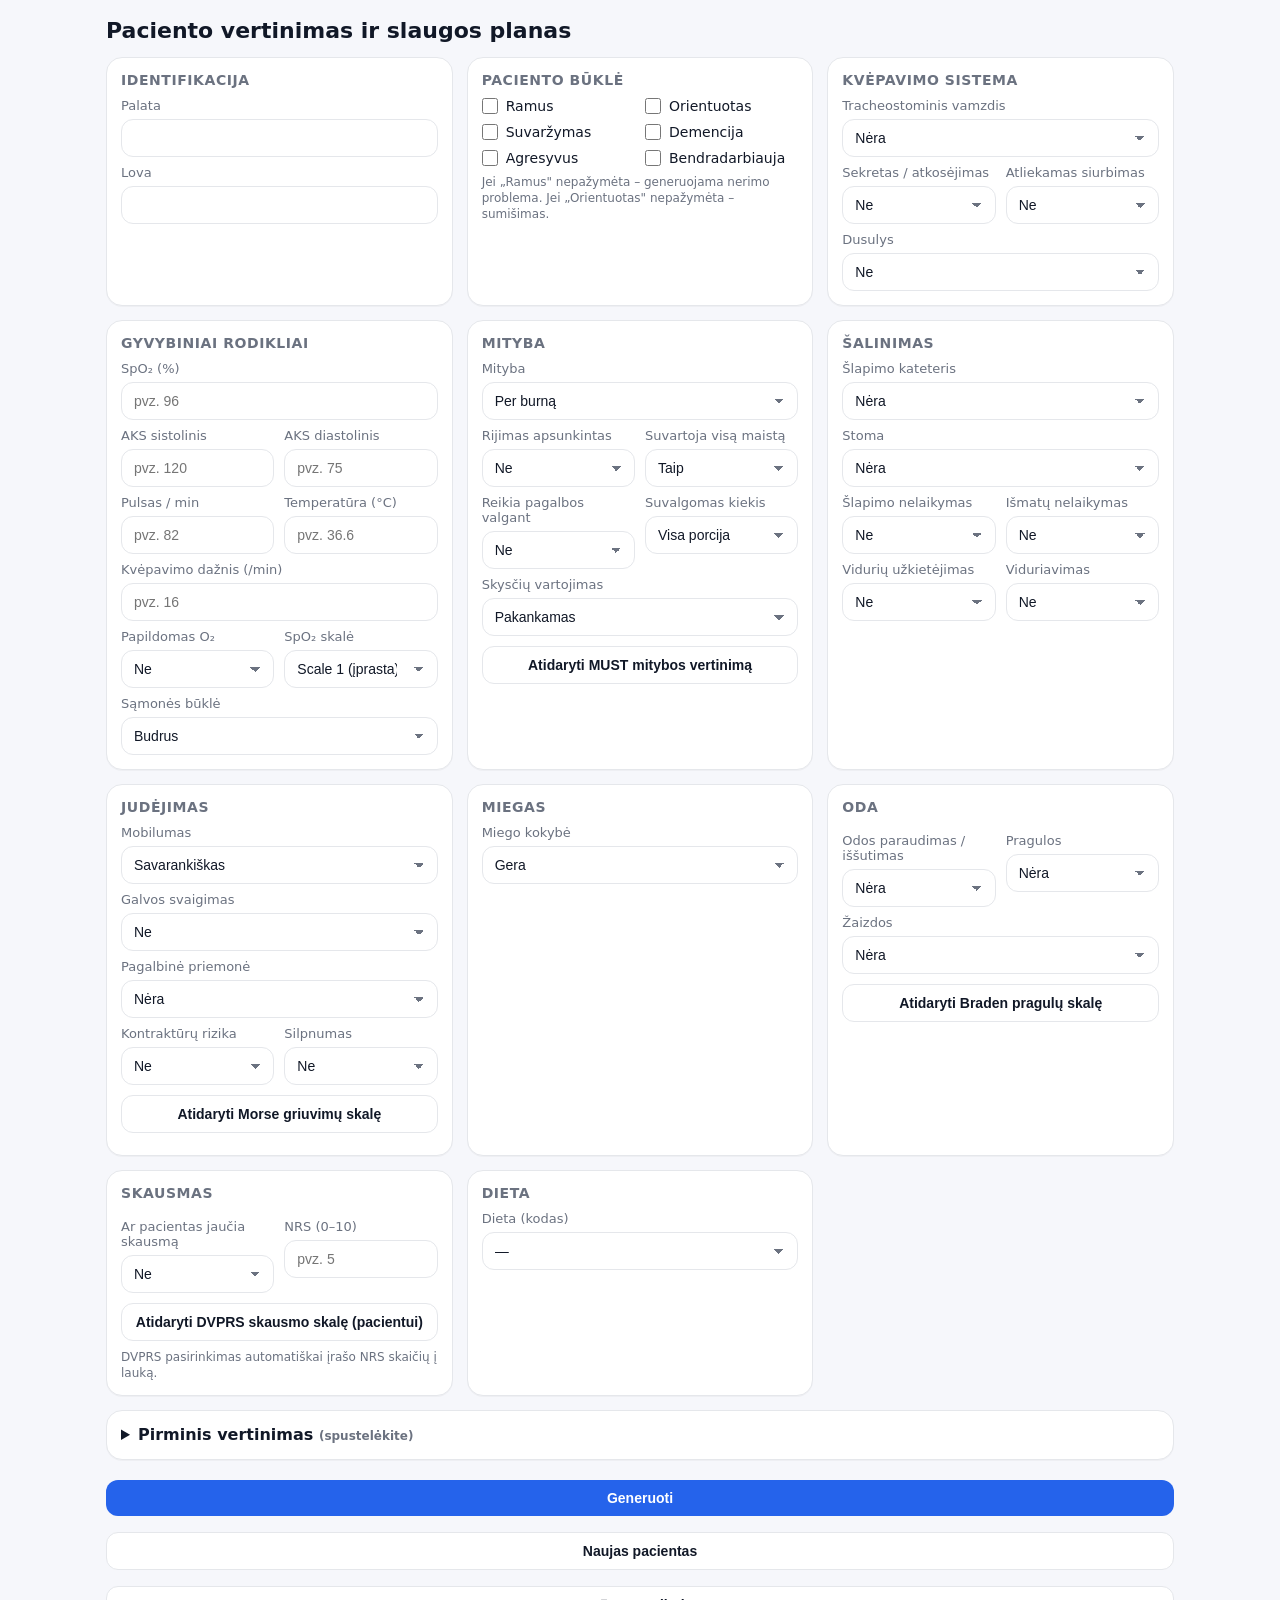
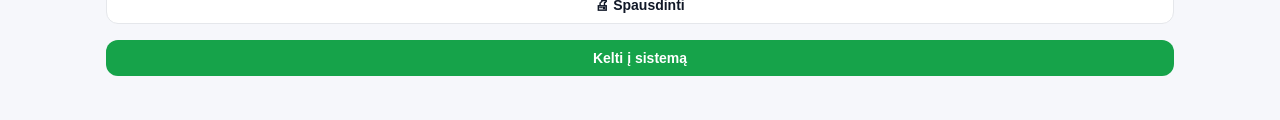
==== commit 3ed2e198: "Adjust patient status checkbox layout" ====
--- a/index.html
+++ b/index.html
@@ -33,7 +33,7 @@
         <label><input type="checkbox" id="suvarzymas"> Suvaržymas</label>
         <label><input type="checkbox" id="demencija"> Demencija</label>
         <label><input type="checkbox" id="agresyvus"> Agresyvus</label>
-        <label><input type="checkbox" id="bendradarbiauja" checked> Bendradarbiauja</label>
+        <label><input type="checkbox" id="bendradarbiauja"> Bendradarbiauja</label>
       </div>
       <div id="fiksacija_detales" style="display:none; margin-top:10px;">
         <label for="fiksacijos_priezastis">Fiksacijos priežastis
--- a/css/style.css
+++ b/css/style.css
@@ -103,7 +103,7 @@
 /* ── CHECKBOXES ── */
 .checks {
   display: grid;
-  grid-template-columns: repeat(3, minmax(0, 1fr));
+  grid-template-columns: repeat(auto-fit, minmax(132px, 1fr));
   gap: 10px;
   margin-top: 8px;
 }
@@ -114,6 +114,10 @@
   margin: 0;
   color: var(--text);
   font-size: 14px;
+  white-space: nowrap;
+}
+.checks label input {
+  flex: 0 0 auto;
 }
 .checks input { width: auto; margin: 0; }
 
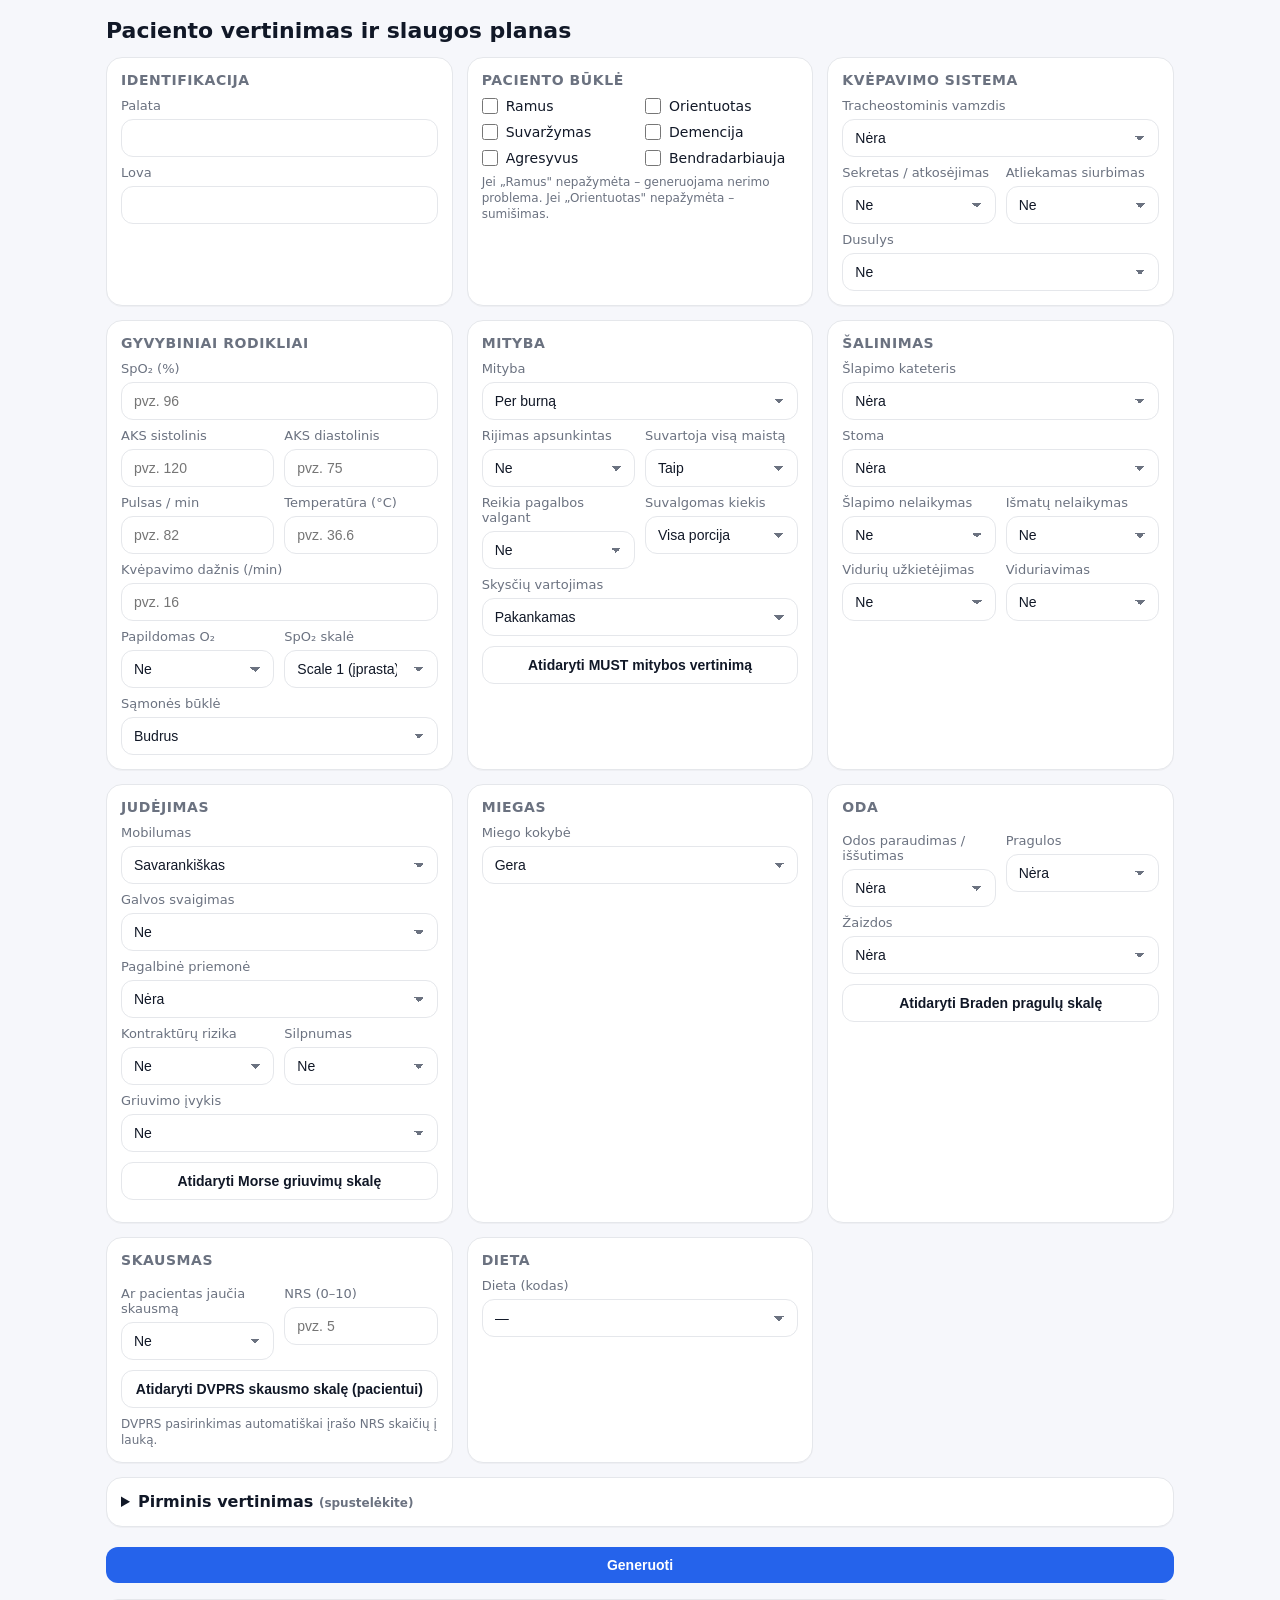
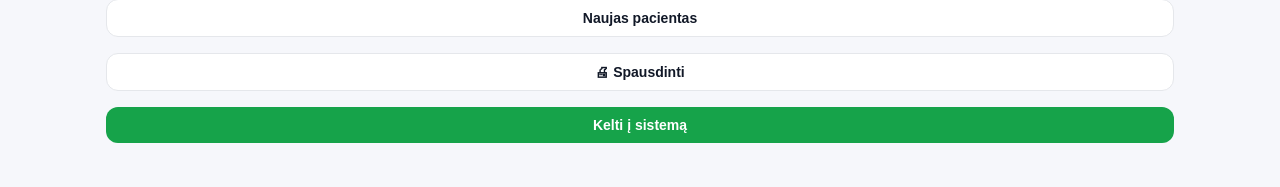
==== commit 6de82a5e: "Add repeat risk assessment reminders" ====
--- a/index.html
+++ b/index.html
@@ -4,11 +4,13 @@
   <meta charset="UTF-8">
   <meta name="viewport" content="width=device-width, initial-scale=1.0">
   <title>Paciento vertinimas ir slaugos planas</title>
-  <link rel="stylesheet" href="css/style.css">
+  <link rel="stylesheet" href="css/style.css?v=20261012-1">
 </head>
 <body>
 
 <h1>Paciento vertinimas ir slaugos planas</h1>
+
+<div id="reassessmentContext" class="reassessment-context" hidden></div>
 
 <form id="nursingForm" novalidate>
   <div class="grid">
@@ -278,6 +280,18 @@
             <option value="taip">Taip</option>
           </select>
         </label>
+      </div>
+      <label for="griuvimo_ivykis">Griuvimo įvykis
+        <select id="griuvimo_ivykis" name="griuvimo_ivykis">
+          <option value="ne">Ne</option>
+          <option value="taip">Taip</option>
+        </select>
+      </label>
+      <div id="griuvimo_detales" style="display:none; margin-top:10px;">
+        <label for="griuvimo_laikas">Griuvimo data ir laikas
+          <input id="griuvimo_laikas" name="griuvimo_laikas" type="datetime-local">
+        </label>
+        <div class="hint">Pažymėjus griuvimą būtina vadovautis įstaigos patvirtinta veiksmų po griuvimo tvarka ir pakartotinai įvertinti griuvimų riziką.</div>
       </div>
       <!-- Morse vertinimas -->
       <button type="button" class="secondary" id="openMorseBtn" style="margin-top:10px">
@@ -584,13 +598,14 @@
 <!-- JS: tvarka svarbi – priklausomybės iš viršaus į apačią -->
 <script src="data/careLibrary.js"></script>
 <script src="js/calculators.js"></script>
+<script src="js/reassessment.js?v=20261012-1"></script>
 <script src="js/library.js"></script>
 <script src="js/rules.js"></script>
-<script src="js/popups.js"></script>
-<script src="js/generator.js"></script>
-<script src="js/forms.js"></script>
+<script src="js/popups.js?v=20261012-1"></script>
+<script src="js/generator.js?v=20261012-2"></script>
+<script src="js/forms.js?v=20261012-1"></script>
 <script src="js/print.js"></script>
-<script src="js/app.js"></script>
+<script src="js/app.js?v=20261012-1"></script>
 
 </body>
 </html>
--- a/css/style.css
+++ b/css/style.css
@@ -206,6 +206,16 @@
 .status { max-width: 1100px; margin: 0 auto; padding: 0 16px 10px; display: none; }
 .status.ok  { color: var(--ok);  font-weight: 900; }
 .status.err { color: var(--bad); font-weight: 900; }
+.reassessment-context {
+  max-width: 1100px;
+  margin: 0 auto 14px;
+  padding: 12px 16px;
+  border: 1px solid #93c5fd;
+  border-radius: 12px;
+  background: #eff6ff;
+  color: #1e3a8a;
+  font-weight: 700;
+}
 
 /* ── PIRMINIS VERTINIMAS ── */
 details.pv summary { cursor: pointer; font-weight: 900; color: var(--text); }
